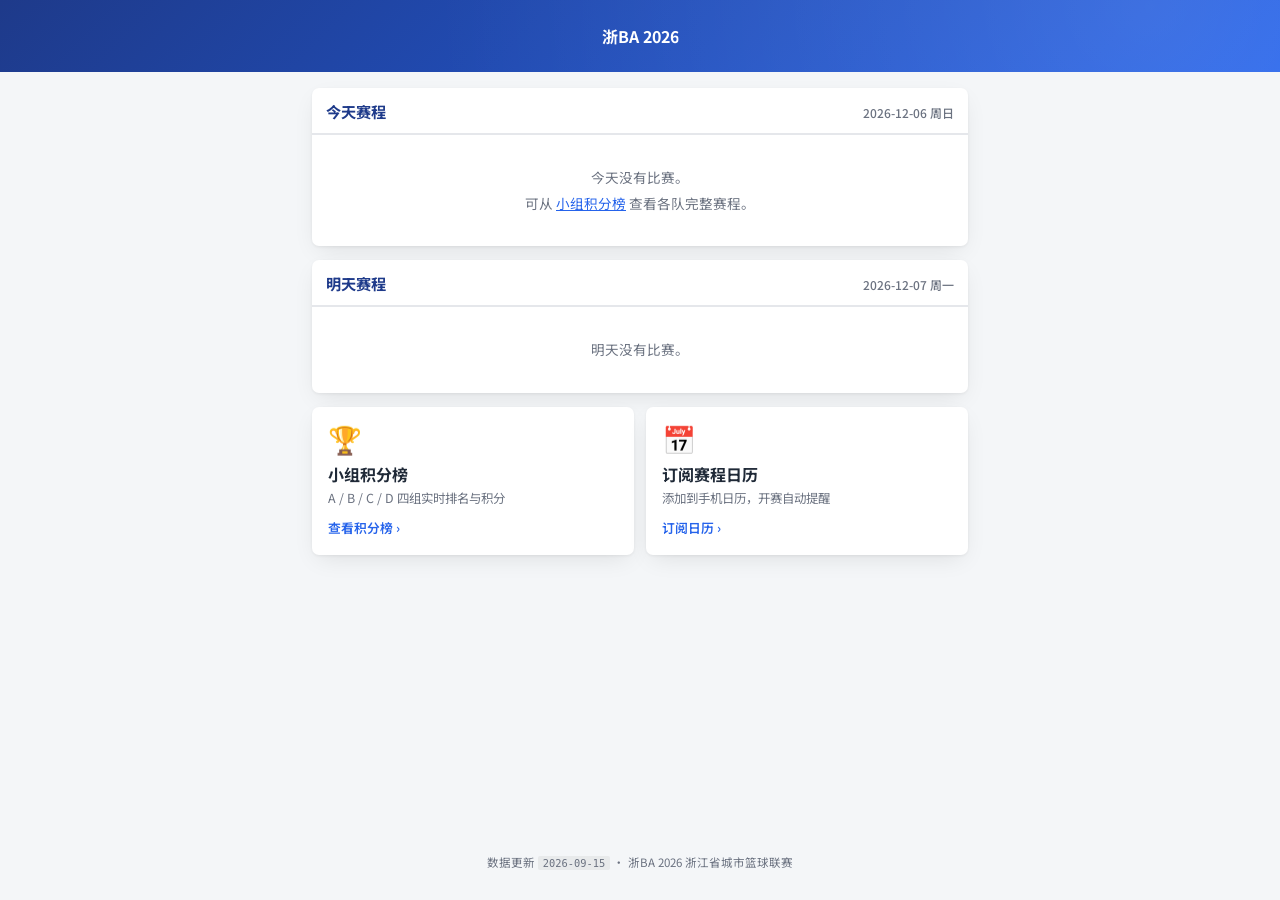
==== index.html @ 7125010e "add" ====
<!DOCTYPE html>
<html lang="zh-CN">
<head>
  <meta charset="UTF-8" />
  <meta name="viewport" content="width=device-width, initial-scale=1.0" />
  <title>浙BA 2026 · 首页</title>
  <link href="https://fonts.googleapis.com/css2?family=Noto+Sans+SC:wght@400;500;700&display=swap" rel="stylesheet" />
  <link rel="stylesheet" href="styles.css" />
  <link rel="stylesheet" href="teams.css" />
</head>
<body class="page-index">
  <header>
    <div class="hbar">
      <h1>浙BA 2026</h1>
    </div>
  </header>

  <div class="wrap">
    <!-- 1. 今天 / 明天赛程：行样式与 schedule.html 一致（共用 .matches） -->
    <section class="card day-card">
      <div class="sec-title">今天赛程 <span class="date" id="today-date"></span></div>
      <div class="matches" id="today-list">
        <div class="msg">正在加载今天赛程…</div>
      </div>
    </section>

    <section class="card day-card">
      <div class="sec-title">明天赛程 <span class="date" id="tomorrow-date"></span></div>
      <div class="matches" id="tomorrow-list">
        <div class="msg">正在加载明天赛程…</div>
      </div>
    </section>

    <!-- 2 & 3. 入口：小组积分榜 / 订阅赛程日历 -->
    <div class="nav">
      <a class="card nav-card" href="teams.html">
        <span class="ico">🏆</span>
        <span class="t">小组积分榜</span>
        <span class="d">A / B / C / D 四组实时排名与积分</span>
        <span class="go">查看积分榜 ›</span>
      </a>
      <a class="card nav-card" href="calendar.html">
        <span class="ico">📅</span>
        <span class="t">订阅赛程日历</span>
        <span class="d">添加到手机日历，开赛自动提醒</span>
        <span class="go">订阅日历 ›</span>
      </a>
    </div>
  </div>

  <p class="footer">
    数据更新 <code>2026-09-15</code> · 浙BA 2026 浙江省城市篮球联赛
  </p>

  <script src="data/data.js"></script>
  <script>
    (function () {
      var todayList = document.getElementById('today-list');
      var tomorrowList = document.getElementById('tomorrow-list');

      function esc(s) {
        return String(s).replace(/[&<>"]/g, function (c) {
          return { '&': '&amp;', '<': '&lt;', '>': '&gt;', '"': '&quot;' }[c];
        });
      }
      // 队徽改用 CSS 背景渲染（teams.css 内嵌 base64）；键为 logos/ 文件名去扩展名（如 台州）
      function logoKey(logo) {
        return String(logo || '').replace(/^.*\//, '').replace(/\.png$/, '');
      }
      function logoImg(t, name) {
        return (t && t.logo)
          ? '<span class="mlogo" data-logo="' + esc(logoKey(t.logo)) + '" aria-label="' + esc(name) + '"></span>'
          : '<span class="mlogo"></span>';
      }
      // 按比赛时间升序（日期早的在前）；同一时刻以场序稳定排序
      function byTime(a, b) {
        var ta = String(a['日期'] || '').split(' ')[0] + ' ' + (a['时间'] || '');
        var tb = String(b['日期'] || '').split(' ')[0] + ' ' + (b['时间'] || '');
        if (ta !== tb) return ta < tb ? -1 : 1;
        return a['场序'] - b['场序'];
      }

      if (typeof teamsData === 'undefined' || typeof scheduleData === 'undefined') {
        var errHtml = '<div class="msg error">数据加载失败：请确认 <code>data/data.js</code> 与本页面一并存在。</div>';
        todayList.innerHTML = errHtml;
        tomorrowList.innerHTML = errHtml;
        return;
      }

      var teamMap = {};
      teamsData.forEach(function (t) { teamMap[t['名称']] = t; });

      // 与 schedule.html 完全一致的行结构（首页赛程不针对单一球队，故不高亮）
      function renderMatches(matches) {
        return matches.map(function (m) {
          var home = teamMap[m['主场队']] || {};
          var away = teamMap[m['客场队']] || {};
          var isPlayed = m['主队得分'] != null && m['客队得分'] != null;

          var centerBottom = isPlayed
            ? '<div class="score">' + m['主队得分'] + ' : ' + m['客队得分'] + '</div>'
            : '<div class="venue">' + esc(home['主场场馆'] || '待定') + '</div>';

          var dparts = String(m['日期'] || '').split(' ');
          var dateStr = dparts[0] || '';
          var weekStr = dparts[1] || '';
          var timeStr = m['时间'] || '';

          return '<div class="match">' +
            '<div class="side home">' +
              logoImg(home, m['主场队']) +
              '<span class="mname">' + esc(m['主场队']) + '</span>' +
            '</div>' +
            '<div class="center">' +
              '<div class="when"><span class="date">' + esc(dateStr) + '</span>' +
                '<span class="time">' + esc((weekStr + ' ' + timeStr).trim()) + '</span></div>' +
              centerBottom +
            '</div>' +
            '<div class="side away">' +
              '<span class="mname">' + esc(m['客场队']) + '</span>' +
              logoImg(away, m['客场队']) +
            '</div>' +
          '</div>';
        }).join('');
      }

      // 填充某天的赛程：offset=0 今天、1 明天
      var WD = ['周日', '周一', '周二', '周三', '周四', '周五', '周六'];
      function fillDay(listEl, dateEl, offset, emptyMsg) {
        var d = new Date();
        d.setDate(d.getDate() + offset);
        var mm = String(d.getMonth() + 1); if (mm.length < 2) mm = '0' + mm;
        var dd = String(d.getDate()); if (dd.length < 2) dd = '0' + dd;
        var ymd = d.getFullYear() + '-' + mm + '-' + dd;
        dateEl.textContent = ymd + ' ' + WD[d.getDay()];

        var matches = scheduleData.filter(function (m) {
          return String(m['日期'] || '').split(' ')[0] === ymd;
        }).sort(byTime);

        listEl.innerHTML = matches.length
          ? renderMatches(matches)
          : '<div class="msg">' + emptyMsg + '</div>';
      }

      fillDay(todayList, document.getElementById('today-date'), 0,
        '今天没有比赛。<br>可从 <a href="teams.html">小组积分榜</a> 查看各队完整赛程。');
      fillDay(tomorrowList, document.getElementById('tomorrow-date'), 1,
        '明天没有比赛。');
    })();
  </script>
</body>
</html>
---- styles.css ----
/* ==========================================================================
   浙BA 2026 · 全站样式表
   各页面通过 <body> 上的作用域类区分：
     · index.html    -> <body class="page-index">     首页（今天赛程 + 入口）
     · teams.html    -> <body class="page-teams">      小组积分榜
     · schedule.html -> <body class="page-schedule">   球队 / 小组赛程
     · calendar.html -> <body class="page-calendar">   订阅赛程日历
   结构：1) 共享基础  2) calendar  3) teams  4) schedule  5) index 首页
   赛程行组件 .matches 由 index「今天赛程」与 schedule 共用。
   ========================================================================== */

/* --------------------------------------------------------------------------
   1. 共享基础（设计令牌 / 重置 / 顶栏骨架 / 卡片 / 页脚 / 提示）
   -------------------------------------------------------------------------- */
:root {
  --bg: #f4f6f8;
  --card: #ffffff;
  --text: #1f2937;
  --muted: #6b7280;
  --accent: #2563eb;
  --accent-dark: #1e3a8a;
  --accent-hover: #1e3a8a;
  --on-accent: #ffffff;
  --border: #e5e7eb;
  /* 圆角令牌：集中可配置，改此处即全站生效（--radius 为卡片主圆角） */
  --radius: 7px;
  --radius-logo: 50%;
  --radius-xs: 2px;
  --radius-sm: 3px;
  --radius-md: 50%;
  --radius-lg: 3px;
  --radius-xl: 8px;
  --radius-pill: 999px;
  --shadow: 0 1px 3px rgba(0,0,0,0.06), 0 8px 24px -6px rgba(0,0,0,0.10);
  /* 派生表面 / 状态色：收敛原硬编码颜色，便于深色模式统一覆盖 */
  --header-grad: linear-gradient(135deg, #1e3a8a 0%, #2563eb 100%);
  --code-bg: rgba(0,0,0,0.05);
  --row-alt: rgba(0,0,0,0.02);
  --row-hover: rgba(37,99,235,0.10);
  --qualify-bg: rgba(37,99,235,0.08);
  --error-bg: #fef2f2;
  --error-text: #b91c1c;
  --error-border: #fecaca;
}

/* 深色模式：跟随系统偏好，仅覆盖颜色令牌，布局与结构完全不变 */
@media (prefers-color-scheme: dark) {
  :root {
    --bg: #0b1220;
    --card: #141d2e;
    --text: #e6e9ef;
    --muted: #94a3b8;
    --accent: #60a5fa;
    --accent-dark: #93c5fd;
    --accent-hover: #3b82f6;
    --on-accent: #0b1220;
    --border: #243044;
    --shadow: 0 1px 3px rgba(0,0,0,0.40), 0 8px 24px -6px rgba(0,0,0,0.55);
    --header-grad: linear-gradient(135deg, #1e3a8a 0%, #0f172a 100%);
    --code-bg: rgba(255,255,255,0.08);
    --row-alt: rgba(255,255,255,0.035);
    --row-hover: rgba(96,165,250,0.18);
    --qualify-bg: rgba(96,165,250,0.1);
    --error-bg: #2c1416;
    --error-text: #fca5a5;
    --error-border: #7f1d1d;
  }
}
* { box-sizing: border-box; margin: 0; padding: 0; }
body {
  font-family: "Noto Sans SC", "PingFang SC", "Microsoft YaHei", sans-serif;
  background: var(--bg);
  color: var(--text);
  line-height: 1.5;
  min-height: 100vh;
  display: flex;
  flex-direction: column;
}
code {
  background: var(--code-bg);
  padding: 1px 5px;
  border-radius: var(--radius-xs);
  font-size: 0.9em;
}

/* 顶栏共享外观（渐变背景满宽 + 光晕装饰）；内容布局与限宽交给 .hbar */
header {
  background: var(--header-grad);
  color: #fff;
  position: relative;
  overflow: hidden;
  padding: 8px 0;
}
header::before {
  content: "";
  position: absolute;
  top: -50%; left: -50%;
  width: 200%; height: 200%;
  background: radial-gradient(circle at 70% 30%, rgba(255,255,255,0.12) 0%, transparent 40%);
  pointer-events: none;
}
/* 顶栏内容条：单行 flex；大屏（>990px）内容限制在 990px 居中，header 背景仍满宽 */
.hbar {
  position: relative;
  display: flex;
  align-items: center;
  gap: 10px;
  max-width: 1024px;
  margin: 0 auto;
  padding: 0 14px;
  min-height: 26px;
}

@media (orientation: landscape) and (min-height: 540px) {
  .hbar {
    min-height: 56px;
  }
}

/* 返回按钮（teams / schedule 顶栏用） */
.back {
  position: relative;
  z-index: 1;
  flex: 0 0 auto;
  color: #fff;
  text-decoration: none;
  font-size: 0.82rem;
  opacity: 0.9;
  white-space: nowrap;
}
.back:hover { opacity: 1; text-decoration: underline; }

/* 容器 / 卡片 / 页脚：共享骨架，尺寸差异见各页作用域 */
.wrap { width: 100%; margin: 0 auto; flex: 1; }
.card { background: var(--card); border-radius: var(--radius); box-shadow: var(--shadow); }
.footer { text-align: center; color: var(--muted); }
.footer a { color: var(--accent); text-decoration: none; }
.footer a:hover { text-decoration: underline; }

/* 加载 / 错误提示（teams / schedule 用） */
.msg { text-align: center; color: var(--muted); }
.msg.error { background: var(--error-bg); color: var(--error-text); }

/* --------------------------------------------------------------------------
   2. calendar.html —— 日历订阅落地页（body.page-calendar）
   -------------------------------------------------------------------------- */
body.page-calendar { line-height: 1.6; }
.page-calendar header h1 {
  position: absolute;
  left: 50%;
  top: 50%;
  transform: translate(-50%, -50%);
  z-index: 1;
  max-width: calc(100% - 40px);
  margin: 0;
  font-size: 1rem;
  font-weight: 700;
  text-align: center;
  white-space: nowrap;
  overflow: hidden;
  text-overflow: ellipsis;
}
.page-calendar .wrap { max-width: 620px; padding: 28px 20px 48px; }
.page-calendar .card { padding: 28px 24px 24px; text-align: center; }
.page-calendar .footer { padding: 16px 0 32px; font-size: 0.75rem; }

.page-calendar .cal-name { font-size: 1.25rem; font-weight: 700; }
.page-calendar .cal-desc { font-size: 0.85rem; color: var(--muted); margin-top: 6px; }
.page-calendar .stat-row {
  display: flex;
  justify-content: center;
  gap: 28px;
  margin: 18px 0 22px;
  font-size: 0.8rem;
  color: var(--muted);
}
.page-calendar .stat-row b { display: block; font-size: 1.3rem; color: var(--accent); font-weight: 700; }
.page-calendar .btn-group { display: grid; gap: 12px; }
.page-calendar .btn {
  display: flex;
  align-items: center;
  justify-content: center;
  gap: 10px;
  padding: 14px 18px;
  border-radius: var(--radius-xl);
  border: 1px solid var(--border);
  background: var(--card);
  color: var(--text);
  font-size: 0.95rem;
  font-weight: 600;
  font-family: inherit;
  text-decoration: none;
  cursor: pointer;
  transition: all 0.18s ease;
}
.page-calendar .btn .icon { font-size: 1.2rem; line-height: 1; }
.page-calendar .btn .badge {
  font-size: 0.7rem;
  font-weight: 700;
  background: var(--accent);
  color: var(--on-accent);
  padding: 2px 8px;
  border-radius: var(--radius-pill);
  margin-left: 4px;
}
.page-calendar .btn.primary { background: var(--accent); color: var(--on-accent); border-color: var(--accent); }
.page-calendar .btn.primary .badge { background: var(--on-accent); color: var(--accent); }
.page-calendar .btn.primary:hover { background: var(--accent-hover); border-color: var(--accent-hover); color: var(--on-accent); }
.page-calendar .btn:hover:not(.primary) { border-color: var(--accent); color: var(--accent); transform: translateY(-1px); }
.page-calendar .hint { margin-top: 16px; font-size: 0.75rem; color: var(--muted); line-height: 1.6; }
.page-calendar .hint a { color: var(--accent); text-decoration: none; }
.page-calendar .hint a:hover { text-decoration: underline; }
.page-calendar .toast {
  position: fixed; bottom: 24px; left: 50%;
  transform: translateX(-50%) translateY(20px);
  background: var(--text); color: var(--bg);
  padding: 10px 20px; border-radius: var(--radius-pill);
  font-size: 0.85rem; opacity: 0; pointer-events: none;
  transition: all 0.3s ease; z-index: 50;
}
.page-calendar .toast.show { opacity: 1; transform: translateX(-50%) translateY(0); }
.page-calendar .guide {
  margin-top: 18px;
  padding: 16px;
  background: var(--bg);
  border-radius: var(--radius-xl);
  text-align: left;
  font-size: 0.82rem;
  line-height: 1.7;
}
.page-calendar .guide-title { font-weight: 700; margin-bottom: 8px; color: var(--text); }
.page-calendar .guide-item { color: var(--muted); margin-bottom: 4px; }
.page-calendar .guide-item b { color: var(--text); margin-right: 4px; }
.page-calendar .guide-note { margin-top: 10px; color: var(--muted); font-size: 0.75rem; }

/* --------------------------------------------------------------------------
   3. teams.html —— 小组积分榜（body.page-teams）
   -------------------------------------------------------------------------- */
.page-teams header h1 {
  position: absolute;
  left: 50%;
  top: 50%;
  transform: translate(-50%, -50%);
  z-index: 1;
  max-width: calc(100% - 140px);
  margin: 0;
  font-size: 1rem;
  font-weight: 700;
  text-align: center;
  white-space: nowrap;
  overflow: hidden;
  text-overflow: ellipsis;
}
.page-teams .wrap { max-width: 1024px; padding: 16px 12px 32px; }
.page-teams .card { padding: 10px 8px; overflow: hidden; }
.page-teams .footer { padding: 12px 16px 28px; font-size: 0.72rem; }
.page-teams .msg { grid-column: 1 / -1; padding: 30px 10px; font-size: 0.85rem; }
.page-teams .msg.error { border: 1px solid var(--error-border); border-radius: var(--radius-xl); padding: 18px; line-height: 1.8; }

/* 小组网格：默认（手机竖屏）2 行 2 列 */
.page-teams .groups { display: grid; grid-template-columns: repeat(2, 1fr); gap: 12px; }
.page-teams .group-title {
  font-size: 0.95rem;
  font-weight: 700;
  color: var(--accent-dark);
  text-align: center;
  padding-bottom: 7px;
  margin-bottom: 4px;
  border-bottom: 2px solid var(--border);
}
.page-teams .group-title a { color: inherit; text-decoration: none; }
.page-teams .group-title a:hover { color: var(--accent); text-decoration: underline; }
.page-teams .row { display: flex; align-items: center; gap: 6px; padding: 6px 4px; border-radius: var(--radius-lg); }
.page-teams .row.head { font-size: 0.66rem; color: var(--muted); font-weight: 500; padding: 2px 4px 6px; }
.page-teams .team.alt { background: var(--row-alt); }
.page-teams .team.qualify { background: var(--qualify-bg); }
.page-teams a.row { text-decoration: none; color: inherit; }
.page-teams a.row.team { cursor: pointer; transition: background .15s ease; margin: 1px 0; }
.page-teams a.row.team:hover { background: var(--row-hover); }
.page-teams .rank {
  flex: 0 0 20px;
  height: 20px;
  line-height: 20px;
  text-align: center;
  font-size: 0.7rem;
  color: var(--muted);
}
.page-teams .rank.top { color: var(--on-accent); background: var(--accent); border-radius: var(--radius-md); }
.page-teams .row.head .rank { color: var(--muted); background: none; }
.page-teams .logo { flex: 0 0 26px; width: 26px; height: 26px; border-radius: var(--radius-logo); }
.page-teams .name {
  flex: 1 1 auto;
  min-width: 0;
  font-size: 0.8rem;
  font-weight: 500;
  white-space: nowrap;
  overflow: hidden;
  text-overflow: ellipsis;
}
.page-teams .diff {
  flex: 0 0 34px;
  text-align: center;
  font-size: 0.7rem;
  font-variant-numeric: tabular-nums;
  opacity: 0.5;
}
.page-teams .row.head .diff { color: var(--muted); font-weight: 500; font-size: 0.66rem; }
.page-teams .wl {
  flex: 0 0 30px;
  text-align: center;
  font-size: 0.7rem;
  font-variant-numeric: tabular-nums;
  opacity: 0.5;
}
.page-teams .row.head .wl { color: var(--muted); font-weight: 500; font-size: 0.66rem; }
.page-teams .pts {
  flex: 0 0 26px;
  text-align: center;
  font-size: 0.7rem;
  color: var(--accent);
  font-variant-numeric: tabular-nums;
}
.page-teams .row.head .pts { color: var(--muted); font-weight: 500; font-size: 0.66rem; }

/* 手机横屏及更宽屏幕：4 个小组并列一排 */
@media (orientation: landscape) {
  .page-teams .groups { grid-template-columns: repeat(4, 1fr); gap: 14px; }
  .page-teams .wrap { padding: 22px 18px 22px; }
}


@media (max-width: 1000px) and (orientation: landscape) {
  .page-teams .diff { display: none; }
}
@media (max-width: 840px) and (orientation: landscape) {
  .page-teams .wl { display: none; }
}

/* --------------------------------------------------------------------------
   4. schedule.html —— 球队赛程（body.page-schedule）
   -------------------------------------------------------------------------- */
.page-schedule .htitle {
  position: absolute;
  left: 50%;
  top: 50%;
  transform: translate(-50%, -50%);
  z-index: 1;
  display: flex;
  align-items: center;
  gap: 6px;
  max-width: calc(100% - 220px);
}
.page-schedule .hlogo {
  flex: 0 0 auto;
  width: 26px; height: 26px;
  border-radius: var(--radius-sm);
  background: rgba(255,255,255,0.12);
  padding: 2px;
}
.page-schedule header h1 {
  min-width: 0;
  margin: 0;
  font-size: 1rem;
  font-weight: 700;
  text-align: center;
  white-space: nowrap;
  overflow: hidden;
  text-overflow: ellipsis;
}
.page-schedule .hcount {
  position: relative;
  z-index: 1;
  flex: 0 0 auto;
  margin-left: auto;
  font-size: 0.72rem;
  opacity: 0.85;
  white-space: nowrap;
}
.page-schedule .wrap { max-width: 560px; padding: 16px 12px 32px; }
.page-schedule .card { overflow: hidden; }
.page-schedule .footer { padding: 12px 16px 28px; font-size: 0.72rem; }
.page-schedule .msg { padding: 34px 14px; font-size: 0.88rem; line-height: 1.9; }
.page-schedule .msg a { color: var(--accent); }

/* 赛程行组件（index「今天赛程」与 schedule 共用）：左主队 / 中日期时间+比分或场馆 / 右客队 */
.matches .match {
  display: flex;
  align-items: center;
  gap: 8px;
  padding: 11px 12px;
  border-bottom: 1px solid var(--border);
}
.matches .match:last-child { border-bottom: none; }
.matches .match:nth-child(even) { background: var(--row-alt); }
.matches .side { flex: 1 1 0; min-width: 0; display: flex; align-items: center; gap: 8px; }
.matches .side.home { justify-content: flex-start; }
.matches .side.away { justify-content: flex-end; }
.matches .mlogo { flex: 0 0 24px; width: 24px; height: 24px; border-radius: var(--radius-logo); }
.matches .mname {
  min-width: 0;
  font-size: 0.92rem;
  font-weight: 500;
  white-space: nowrap;
  overflow: hidden;
  text-overflow: ellipsis;
}
.matches .side.away .mname { text-align: right; }
.matches .mname.me { color: var(--accent); font-weight: 700; }
.matches .center { flex: 1.3 1 0; min-width: 0; text-align: center; }
.matches .when { font-size: 0.68rem; color: var(--muted); line-height: 1.35; white-space: nowrap; }
.matches .when .date { margin-right: 5px; }
.matches .score {
  margin-top: 3px;
  font-size: 1.05rem;
  font-weight: 700;
  letter-spacing: 0.5px;
  font-variant-numeric: tabular-nums;
}
.matches .venue { margin-top: 3px; font-size: 0.68rem; color: var(--muted); line-height: 1.3; }

@media (max-width: 380px) {
  .matches .match { gap: 5px; padding: 9px 8px; }
  .matches .side { gap: 5px; }
  .matches .mlogo { flex-basis: 20px; width: 20px; height: 20px; }
  .matches .mname { font-size: 0.82rem; }
  .matches .score { font-size: 0.95rem; }
  .matches .venue, .matches .when { font-size: 0.62rem; }
  .page-schedule .hcount { display: none; }
}

/* --------------------------------------------------------------------------
   5. index.html —— 首页（body.page-index）：今天赛程 + 积分榜 / 日历入口
   -------------------------------------------------------------------------- */
.page-index header h1 {
  position: absolute;
  left: 50%; top: 50%;
  transform: translate(-50%, -50%);
  z-index: 1;
  max-width: calc(100% - 40px);
  margin: 0;
  font-size: 1rem;
  font-weight: 700;
  text-align: center;
  white-space: nowrap;
  overflow: hidden;
  text-overflow: ellipsis;
}
.page-index .wrap { max-width: 680px; padding: 16px 12px 32px; }
.page-index .footer { padding: 12px 16px 28px; font-size: 0.72rem; }

/* 区块标题 */
.page-index .sec-title {
  display: flex;
  align-items: baseline;
  justify-content: space-between;
  gap: 8px;
  padding: 12px 14px 10px;
  font-size: 0.95rem;
  font-weight: 700;
  color: var(--accent-dark);
  border-bottom: 2px solid var(--border);
}
.page-index .sec-title .date { font-size: 0.75rem; font-weight: 500; color: var(--muted); white-space: nowrap; }

/* 当日赛程卡片（今天 / 明天共用） */
.page-index .day-card { overflow: hidden; margin-bottom: 14px; }
.page-index .day-card .msg { padding: 30px 14px; font-size: 0.85rem; line-height: 1.9; }
.page-index .day-card .msg a { color: var(--accent); }

/* 入口卡片：小组积分榜 / 订阅赛程日历 */
.page-index .nav { display: grid; grid-template-columns: 1fr 1fr; gap: 12px; }
.page-index .nav-card {
  display: flex;
  flex-direction: column;
  padding: 18px 16px;
  text-decoration: none;
  color: inherit;
  transition: transform .15s ease, box-shadow .15s ease;
}
.page-index .nav-card:hover { transform: translateY(-2px); box-shadow: 0 6px 18px -4px rgba(37,99,235,0.28); }
.page-index .nav-card .ico { font-size: 1.7rem; line-height: 1; }
.page-index .nav-card .t { margin-top: 10px; font-size: 1rem; font-weight: 700; }
.page-index .nav-card .d { margin-top: 3px; font-size: 0.78rem; color: var(--muted); line-height: 1.5; }
.page-index .nav-card .go { margin-top: 10px; font-size: 0.8rem; font-weight: 600; color: var(--accent); }

@media (max-width: 380px) {
  .page-index .nav { grid-template-columns: 1fr; }
}

/* --------------------------------------------------------------------------
   6. newTeams.html —— 直播风格积分榜（body.page-newteams）
   直播海报风：左上蓝→右下红渐变 + 模糊球体底纹 + 顶部授权标/联赛标题/
   积分榜标牌 + 白色胶囊战报栏 + 双栏小组积分榜（GROUP C 蓝 / GROUP D 红）
   + 新闻滚动条。固定设计不随深色模式切换，颜色以本作用域变量收敛。
   -------------------------------------------------------------------------- */
body.page-newteams {
  --zb-ink: #0a1c3a;
  --zb-blue: #1e5fd0;
  --zb-red: #d43a2f;
  --zb-red-deep: #a12722;
  --zb-orange: #ff7a1a;
  --zb-orange-light: #ffa14d;
  --zb-gold: #ffd54f;
  /* 本页固定海报设计的圆角令牌（不受全站 --radius 影响） */
  --zb-radius: 10px;
  --zb-radius-panel: 14px;
  background:
    repeating-linear-gradient(45deg, rgba(255,255,255,0.04) 0 2px, transparent 2px 30px),
    repeating-linear-gradient(-45deg, rgba(255,255,255,0.04) 0 2px, transparent 2px 30px),
    linear-gradient(135deg, #1e90ff 0%, #4a90e2 30%, #c0502e 70%, #ff4500 100%);
  color: #fff;
}
/* 模糊球体底纹（左右下角装饰光斑） */
body.page-newteams::before,
body.page-newteams::after {
  content: "";
  position: fixed;
  border-radius: 50%;
  filter: blur(70px);
  pointer-events: none;
}
body.page-newteams::before { width: 420px; height: 420px; top: -120px; left: -100px; background: rgba(255,255,255,0.22); }
body.page-newteams::after { width: 460px; height: 460px; bottom: -140px; right: -120px; background: rgba(255,122,26,0.3); }
.page-newteams .zb-wrap { position: relative; z-index: 1; flex: 1; width: 100%; max-width: 1060px; margin: 0 auto; padding: 18px 14px 26px; }

/* 顶部：授权标识 + 联赛标题 + 积分榜标牌 */
.page-newteams .zb-topline { display: flex; align-items: center; gap: 14px; }
.page-newteams .zb-auth {
  flex: 0 0 auto;
  font-size: 0.95rem;
  font-weight: 900;
  letter-spacing: 2px;
  background: linear-gradient(180deg, #fff3c4 0%, var(--zb-gold) 45%, #ef9b00 100%);
  -webkit-background-clip: text;
  background-clip: text;
  -webkit-text-fill-color: transparent;
  filter: drop-shadow(0 1px 0 rgba(122,77,0,0.9)) drop-shadow(0 2px 3px rgba(0,0,0,0.5));
}
.page-newteams .zb-league {
  flex: 1 1 auto;
  min-width: 0;
  margin: 0;
  text-align: center;
  font-size: clamp(1.05rem, 3vw, 1.85rem);
  font-weight: 900;
  letter-spacing: 1.5px;
  color: #fff;
  white-space: nowrap;
  overflow: hidden;
  text-overflow: ellipsis;
  text-shadow: 0 2px 6px rgba(0,0,0,0.35);
}
.page-newteams .zb-plate {
  flex: 0 0 auto;
  padding: 8px 18px;
  font-size: 1.05rem;
  font-weight: 900;
  letter-spacing: 2px;
  color: #fff;
  background: linear-gradient(180deg, #2563eb 0%, #1d4ed8 100%);
  border: 1px solid rgba(255,255,255,0.25);
  border-radius: var(--zb-radius);
  box-shadow: 0 2px 8px rgba(0,0,0,0.3);
  transform: translateY(4px); /* 原图标牌略低于标题 */
}

/* 最新战报比分栏：白底灰边胶囊，比分紧贴队名两侧 */
.page-newteams .zb-score { margin-top: 16px; text-align: center; }
.page-newteams .zb-score-row {
  display: inline-flex;
  align-items: center;
  gap: 18px;
  max-width: 100%;
  padding: 10px 28px;
  border-radius: var(--radius-pill);
  background: #ffffff;
  border: 1px solid #c3ccd6;
  box-shadow: 0 4px 16px rgba(0,0,0,0.28);
}
.page-newteams .zb-s-side { flex: 0 1 auto; display: flex; align-items: center; gap: 10px; min-width: 0; }
.page-newteams .zb-s-name { font-size: 1.05rem; font-weight: 700; color: #1f2937; white-space: nowrap; }
.page-newteams .zb-s-side img {
  width: 34px; height: 34px;
  object-fit: contain;
  border-radius: 50%;
  background: #eef1f5;
  padding: 2px;
}
.page-newteams .zb-s-num { font-size: 2rem; font-weight: 900; color: #111827; font-variant-numeric: tabular-nums; }
.page-newteams .zb-s-tag {
  font-style: normal;
  font-size: 0.7rem;
  font-weight: 700;
  letter-spacing: 1px;
  padding: 3px 10px;
  border-radius: var(--radius-pill);
  background: #eef1f5;
  color: #6b7280;
}
.page-newteams .zb-s-venue { margin-top: 8px; font-size: 0.75rem; color: rgba(255,255,255,0.85); }

/* 双栏小组面板：GROUP C 蓝 / GROUP D 红 */
.page-newteams .zb-groups { display: grid; grid-template-columns: 1fr 1fr; gap: 16px; margin-top: 16px; }
.page-newteams .msg { grid-column: 1 / -1; padding: 30px 10px; font-size: 0.85rem; color: rgba(255,255,255,0.75); }
.page-newteams .msg.error {
  background: rgba(0,0,0,0.25);
  border: 1px solid rgba(255,255,255,0.25);
  border-radius: var(--zb-radius);
  line-height: 1.8;
  color: #fff;
}
.page-newteams .zb-group { border-radius: var(--zb-radius-panel); padding: 14px 12px; color: #fff; box-shadow: 0 6px 18px rgba(0,0,0,0.3); }
.page-newteams .zb-group.is-c { background: linear-gradient(165deg, #1d55b0 0%, #2e7de0 100%); }
.page-newteams .zb-group.is-d { background: linear-gradient(165deg, #c03a2b 0%, #e0572f 100%); }
.page-newteams .zb-g-title {
  margin: 0 0 8px;
  text-align: center;
  font-size: 1.15rem;
  font-weight: 900;
  letter-spacing: 2px;
  text-shadow: 0 1px 3px rgba(0,0,0,0.3);
}

/* 行：左侧名称区（前 4 名橙底 / 5-7 名蓝底，右端圆形端帽）+ 右侧白底统计区（竖线分隔） */
.page-newteams .zb-row {
  display: flex;
  align-items: stretch;
  margin: 5px 0;
  border-radius: var(--zb-radius);
  overflow: hidden;
  text-decoration: none;
  color: #fff;
  background: #ffffff; /* 行底为白：名称区右侧圆形边界外露处 */
}
.page-newteams a.zb-row { transition: filter .15s ease; }
.page-newteams a.zb-row:hover { filter: brightness(1.12); }
.page-newteams .zb-left {
  flex: 0 1 auto; /* 宽度贴合内容，不占满整行 */
  min-width: 0;
  display: flex;
  align-items: center;
  gap: 9px;
  margin-right: 10px;
  padding: 7px 20px 7px 10px;
  border-radius: 0 var(--radius-pill) var(--radius-pill) 0; /* 右端半圆端帽 */
  background: linear-gradient(90deg, #2f74d8 0%, #4a90e2 100%);
}
.page-newteams .zb-row.is-played .zb-left { background: linear-gradient(90deg, #f45a1d 0%, #ff7a1a 100%); }
/* 右侧白底统计区：三列黑字，竖线分隔，右对齐行尾（与表头标签对齐） */
.page-newteams .zb-stats {
  flex: 0 0 auto;
  display: flex;
  align-items: stretch;
  margin-left: auto;
  background: #ffffff;
}
.page-newteams .zb-cell {
  display: flex;
  align-items: center;
  justify-content: center;
  padding: 0 10px;
  border-left: 1px solid #dbe1e8;
  color: #111827;
  font-weight: 700;
  font-size: 0.92rem;
  font-variant-numeric: tabular-nums;
}
.page-newteams .zb-cell:first-child { border-left: none; }
.page-newteams .zb-cell.wl { flex: 0 0 58px; }
.page-newteams .zb-cell.net { flex: 0 0 60px; }
.page-newteams .zb-cell.pts { flex: 0 0 52px; }

/* 表头行：左侧留白与数据行对齐，标签列宽一致，下方浅色分隔线 */
.page-newteams .zb-row.zb-head {
  background: none;
  margin: 0 0 4px;
  border-radius: 0;
  overflow: visible;
  border-bottom: 1px solid rgba(255,255,255,0.28);
}
.page-newteams .zb-row.zb-head .zb-left { flex: 1 1 auto; padding: 2px 10px; margin-right: 0; background: none; border-radius: 0; }
.page-newteams .zb-row.zb-head .zb-stats { background: none; }
.page-newteams .zb-row.zb-head .zb-cell {
  color: rgba(255,255,255,0.85);
  border-left-color: transparent;
  font-weight: 500;
  font-size: 0.66rem;
}
/* 排名：纯数字（无背景、无边框）；积分：橙色圆形徽章 */
.page-newteams .zb-rank {
  flex: 0 0 auto;
  min-width: 16px;
  text-align: center;
  font-weight: 900;
  font-size: 0.9rem;
  color: #fff;
  font-variant-numeric: tabular-nums;
}
.page-newteams .zb-pts {
  width: 26px; height: 26px;
  display: flex; align-items: center; justify-content: center;
  border-radius: 50%;
  background: linear-gradient(180deg, var(--zb-orange-light) 0%, var(--zb-orange) 100%);
  color: #fff;
  font-weight: 900;
  font-size: 0.85rem;
  font-variant-numeric: tabular-nums;
  box-shadow: 0 0 0 2px rgba(255,255,255,0.28), 0 1px 3px rgba(0,0,0,0.3);
}
.page-newteams .zb-logo { width: 28px; height: 28px; border-radius: 50%; background: rgba(255,255,255,0.16); }
.page-newteams .zb-name {
  min-width: 0;
  font-size: 0.95rem;
  font-weight: 700;
  white-space: nowrap;
  overflow: hidden;
  text-overflow: ellipsis;
}

/* 新闻滚动条（红底白字，双份内容无缝循环） */
.page-newteams .zb-news {
  display: flex;
  align-items: stretch;
  margin-top: 16px;
  border-radius: var(--zb-radius);
  overflow: hidden;
  background: linear-gradient(90deg, var(--zb-red-deep), var(--zb-red));
  color: #fff;
  box-shadow: 0 4px 12px rgba(0,0,0,0.28);
}
.page-newteams .zb-news-tag {
  flex: 0 0 auto;
  display: flex;
  align-items: center;
  padding: 9px 14px;
  font-size: 0.8rem;
  font-weight: 900;
  letter-spacing: 1px;
  white-space: nowrap;
  background: rgba(0,0,0,0.28);
}
.page-newteams .zb-news-view { flex: 1 1 auto; overflow: hidden; display: flex; align-items: center; }
.page-newteams .zb-news-track { display: inline-flex; white-space: nowrap; animation: zb-news-run 30s linear infinite; font-size: 0.82rem; }
.page-newteams .zb-news-seg { padding-right: 48px; }
@keyframes zb-news-run { from { transform: translateX(0); } to { transform: translateX(-50%); } }
@media (prefers-reduced-motion: reduce) { .page-newteams .zb-news-track { animation: none; } }

.page-newteams .footer { padding: 14px 16px 30px; font-size: 0.72rem; color: rgba(255,255,255,0.6); }

@media (max-width: 700px) {
  .page-newteams .zb-groups { grid-template-columns: 1fr; }
}
@media (max-width: 560px) {
  .page-newteams .zb-topline { flex-wrap: wrap; justify-content: center; gap: 10px; }
  .page-newteams .zb-league { order: 3; flex-basis: 100%; font-size: 1.05rem; }
  .page-newteams .zb-plate { transform: none; }
  .page-newteams .zb-score-row { gap: 8px; padding: 8px 16px; }
  .page-newteams .zb-s-name { font-size: 0.9rem; }
  .page-newteams .zb-s-num { font-size: 1.5rem; }
  .page-newteams .zb-s-side { gap: 6px; }
  .page-newteams .zb-s-side img { width: 26px; height: 26px; }
  .page-newteams .zb-left { gap: 6px; margin-right: 6px; padding: 6px 16px 6px 8px; }
  .page-newteams .zb-cell { padding: 0 6px; }
  .page-newteams .zb-cell.wl { flex-basis: 46px; }
  .page-newteams .zb-cell.net { flex-basis: 48px; }
  .page-newteams .zb-cell.pts { flex-basis: 42px; }
}

/* --------------------------------------------------------------------------
   7. finals.html —— 总决赛对阵（body.page-finals）
   左右两列分区向中间靠拢：四强半决赛汇向中央总决赛
   -------------------------------------------------------------------------- */
.page-finals .wrap { max-width: 1320px; padding: 16px 12px 32px; }
.page-finals .footer { padding: 12px 16px 28px; font-size: 0.72rem; }
.page-finals .msg { padding: 34px 14px; font-size: 0.88rem; }
.page-finals .note { margin: 12px 0 0; text-align: center; font-size: 0.7rem; color: var(--muted); }

/* 初始队伍配置面板 */
.page-finals .configpanel { margin: 18px 0 0; border: 1px solid var(--border); border-radius: var(--radius-lg); background: var(--card); padding: 10px 14px 14px; }
.page-finals .configpanel summary { cursor: pointer; font-size: 0.82rem; font-weight: 700; color: var(--accent); }
.page-finals .cfg-hint { margin: 8px 0 10px; font-size: 0.68rem; color: var(--muted); }
.page-finals .cfg-grid { display: grid; grid-template-columns: repeat(4, minmax(0, 1fr)); gap: 12px 14px; }
.page-finals .cfg-quad { display: flex; flex-direction: column; gap: 6px; }
.page-finals .cfg-quad h4 { margin: 0; font-size: 0.72rem; font-weight: 700; color: var(--accent); }
.page-finals .cfg-item { display: flex; align-items: center; gap: 6px; font-size: 0.72rem; }
.page-finals .cfg-item label { flex: 0 0 34px; color: var(--muted); font-variant-numeric: tabular-nums; }
.page-finals .cfg-item select { flex: 1 1 auto; min-width: 0; padding: 3px 6px; font-size: 0.72rem; border: 1px solid var(--border); border-radius: var(--radius); background: var(--bg); color: var(--text); }
.page-finals .cfg-actions { display: flex; gap: 8px; margin-top: 12px; }
.page-finals .cfg-actions button { padding: 5px 12px; font-size: 0.72rem; border: 1px solid var(--border); border-radius: var(--radius); background: var(--bg); color: var(--text); cursor: pointer; }
.page-finals .cfg-actions button:hover { border-color: var(--accent); color: var(--accent); }
.page-finals .cfg-output { width: 100%; margin-top: 10px; padding: 8px; box-sizing: border-box; font-family: ui-monospace, SFMono-Regular, Menlo, Consolas, monospace; font-size: 0.66rem; line-height: 1.5; border: 1px solid var(--border); border-radius: var(--radius); background: var(--bg); color: var(--muted); resize: vertical; }
@media (max-width: 860px) {
  .page-finals .cfg-grid { grid-template-columns: repeat(2, minmax(0, 1fr)); }
}
@media (max-width: 480px) {
  .page-finals .cfg-grid { grid-template-columns: 1fr; }
}

/* 三栏骨架：左分区 | 汇流线 | 中央四强 | 汇流线 | 右分区 */
.page-finals .bracket {
  display: grid;
  grid-template-columns: minmax(0, 1fr) 40px minmax(0, 1.6fr) 40px minmax(0, 1fr);
  align-items: stretch;
}
.page-finals .side { display: flex; flex-direction: column; justify-content: space-around; gap: 18px; }
.page-finals .conn { position: relative; }
.page-finals .conn::before {
  content: '';
  position: absolute;
  left: 50%;
  top: 0;
  bottom: 0;
  width: 2px;
  margin-left: -1px;
  background: var(--border);
}
.page-finals .center { display: flex; align-items: center; justify-content: center; gap: 28px; }
.page-finals .fblock { flex: 1 1 0; max-width: 150px; min-width: 0; display: flex; flex-direction: column; gap: 6px; }
.page-finals .fcaption { text-align: center; font-size: 0.66rem; color: var(--muted); font-weight: 500; }
.page-finals .final .fcaption { color: var(--accent); font-weight: 700; }

/* 分区卡片 */
.page-finals .quad {
  background: var(--card);
  border: 1px solid var(--border);
  border-radius: var(--radius-lg);
  padding: 10px 10px 12px;
}
.page-finals .qtitle { margin: 0 0 10px; text-align: center; font-size: 0.8rem; font-weight: 700; color: var(--accent); }

/* 分区内排布：首轮两场（r1）→ 分区决赛（r2） */
.page-finals .qbracket {
  --fm-h: 56px;
  --fm-gap: 18px;
  display: flex;
  align-items: center;
  gap: var(--fm-gap);
}
.page-finals .qcol { position: relative; min-width: 0; }
.page-finals .qcol.r1 { flex: 1 1 auto; display: flex; flex-direction: column; gap: var(--fm-gap); }
.page-finals .qcol.r2 { flex: 0 0 120px; }

/* 对阵框（两行：队名 / 队名） */
.page-finals .qmatch {
  position: relative;
  display: flex;
  flex-direction: column;
  justify-content: center;
  gap: 2px;
  height: var(--fm-h);
  min-width: 0;
  padding: 4px 8px;
  border: 1px solid var(--border);
  border-radius: var(--radius);
  background: var(--bg);
  font-size: 0.72rem;
}
.page-finals .final .qmatch.done { border-color: var(--accent); }
.page-finals .trow { display: flex; align-items: center; gap: 4px; min-width: 0; }
.page-finals .trow .tname { min-width: 0; overflow: hidden; text-overflow: ellipsis; white-space: nowrap; font-weight: 500; }
.page-finals .tlogo { flex: 0 0 16px; width: 16px; height: 16px; border-radius: var(--radius-logo); }
.page-finals .qmatch.done .trow:not(.win) { opacity: 0.5; }
.page-finals .trow.win .tname { font-weight: 700; color: var(--accent); }
.page-finals .trow.win .wmark { font-style: normal; font-weight: 700; color: var(--accent); }
.page-finals .tcode {
  font-size: 0.58rem;
  font-weight: 500;
  color: var(--muted);
  font-variant-numeric: tabular-nums;
}
.page-finals .trow.win .tcode { color: var(--accent); }
.page-finals .tseries {
  margin-left: auto;
  font-style: normal;
  font-weight: 700;
  font-size: 0.8rem;
  font-variant-numeric: tabular-nums;
}
.page-finals .trow.win .tseries { color: var(--accent); }
.page-finals .tgames {
  display: block;
  text-align: center;
  font-size: 0.6rem;
  color: var(--muted);
  font-variant-numeric: tabular-nums;
}
.page-finals .trow.tbd .tname { color: var(--muted); font-weight: 400; }

/* 连接线：左分区（向右汇入） */
.page-finals .side.left .qcol.r1 .qmatch::after {
  content: '';
  position: absolute;
  top: 50%;
  right: calc(-1 * var(--fm-gap));
  width: var(--fm-gap);
  height: 2px;
  background: var(--border);
}
.page-finals .side.left .qcol.r1::before {
  content: '';
  position: absolute;
  top: calc(var(--fm-h) / 2);
  right: calc(-1 * var(--fm-gap));
  width: 2px;
  height: calc(var(--fm-h) + var(--fm-gap));
  background: var(--border);
}
.page-finals .side.left .qcol.r2 .qmatch::before {
  content: '';
  position: absolute;
  top: 50%;
  left: calc(-1 * var(--fm-gap));
  width: var(--fm-gap);
  height: 2px;
  background: var(--border);
}
.page-finals .side.left .qcol.r2 .qmatch::after {
  content: '';
  position: absolute;
  top: 50%;
  right: -20px;
  width: 20px;
  height: 2px;
  background: var(--border);
}

/* 连接线：右分区（镜像，向左汇入） */
.page-finals .side.right .qbracket { flex-direction: row-reverse; }
.page-finals .side.right .qcol.r1 .qmatch::before {
  content: '';
  position: absolute;
  top: 50%;
  left: calc(-1 * var(--fm-gap));
  width: var(--fm-gap);
  height: 2px;
  background: var(--border);
}
.page-finals .side.right .qcol.r1::before {
  content: '';
  position: absolute;
  top: calc(var(--fm-h) / 2);
  left: calc(-1 * var(--fm-gap));
  width: 2px;
  height: calc(var(--fm-h) + var(--fm-gap));
  background: var(--border);
}
.page-finals .side.right .qcol.r2 .qmatch::before {
  content: '';
  position: absolute;
  top: 50%;
  left: -20px;
  width: 20px;
  height: 2px;
  background: var(--border);
}
.page-finals .side.right .qcol.r2 .qmatch::after {
  content: '';
  position: absolute;
  top: 50%;
  right: calc(-1 * var(--fm-gap));
  width: var(--fm-gap);
  height: 2px;
  background: var(--border);
}

/* 连接线：中央四强（半决赛 ↔ 总决赛） */
.page-finals .sf1 .qmatch::before,
.page-finals .sf1 .qmatch::after,
.page-finals .final .qmatch::before,
.page-finals .final .qmatch::after,
.page-finals .sf2 .qmatch::before,
.page-finals .sf2 .qmatch::after {
  content: '';
  position: absolute;
  top: 50%;
  height: 2px;
  background: var(--border);
}
.page-finals .sf1 .qmatch::before { left: -20px; width: 20px; }
.page-finals .sf1 .qmatch::after { right: -14px; width: 14px; }
.page-finals .final .qmatch::before { left: -14px; width: 14px; }
.page-finals .final .qmatch::after { right: -14px; width: 14px; }
.page-finals .sf2 .qmatch::before { left: -14px; width: 14px; }
.page-finals .sf2 .qmatch::after { right: -20px; width: 20px; }

/* 窄屏：纵向堆叠，隐藏跨栏连接线 */
@media (max-width: 1180px) {
  .page-finals .bracket { display: flex; flex-direction: column; gap: 18px; }
  .page-finals .conn { display: none; }
  .page-finals .center { flex-direction: column; gap: 12px; }
  .page-finals .center .qmatch::before,
  .page-finals .center .qmatch::after { display: none; }
  .page-finals .side.left .qcol.r2 .qmatch::after,
  .page-finals .side.right .qcol.r2 .qmatch::before { display: none; }
  .page-finals .sf1 { order: 1; }
  .page-finals .sf2 { order: 2; }
  .page-finals .final { order: 3; }
  .page-finals .fblock { flex: none; width: 100%; max-width: none; }
}
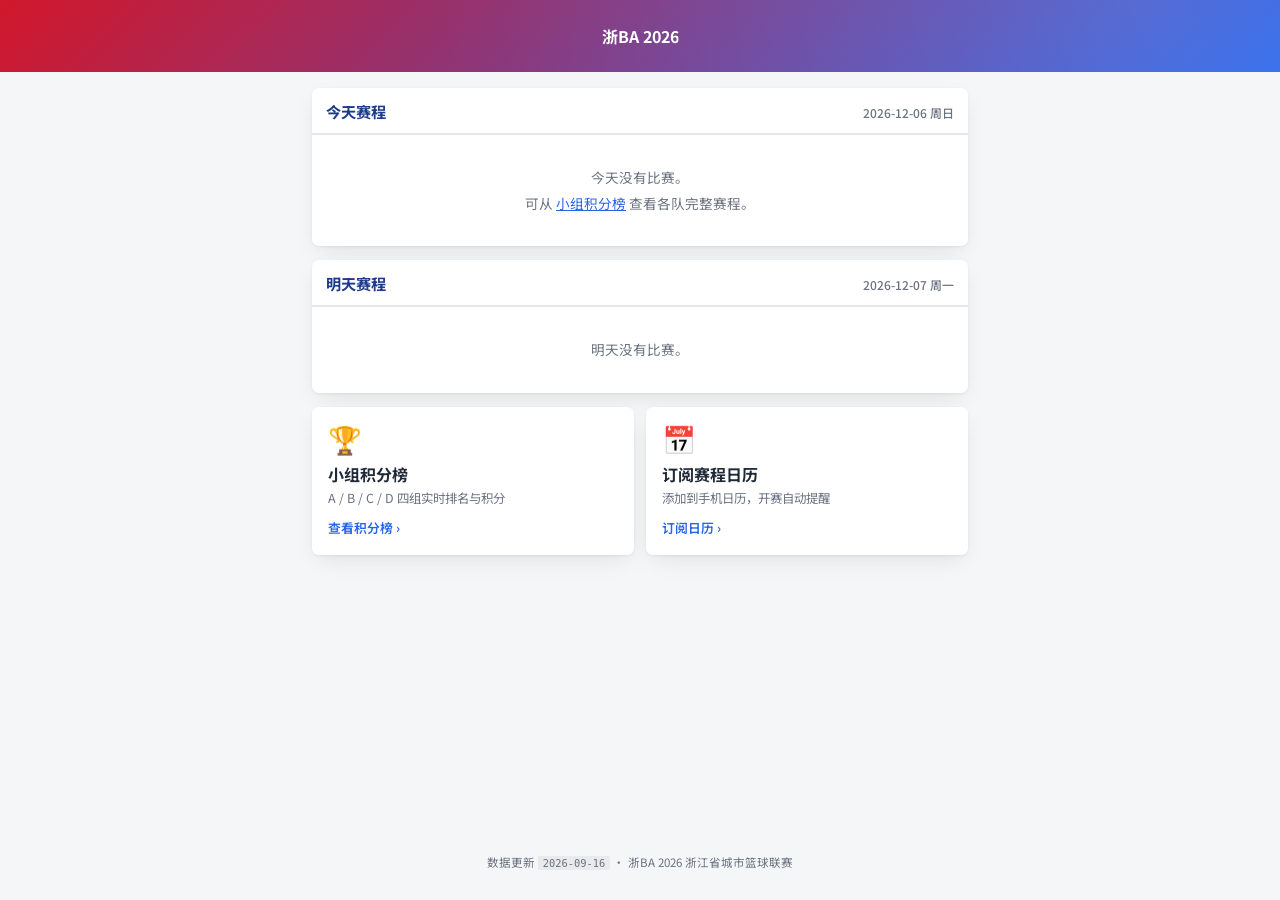
==== commit cd143ed1: "add" ====
--- a/index.html
+++ b/index.html
@@ -49,7 +49,7 @@
   </div>
 
   <p class="footer">
-    数据更新 <code>2026-09-15</code> · 浙BA 2026 浙江省城市篮球联赛
+    数据更新 <code>2026-09-16</code> · 浙BA 2026 浙江省城市篮球联赛
   </p>
 
   <script src="data/data.js"></script>
--- a/styles.css
+++ b/styles.css
@@ -33,7 +33,7 @@
   --radius-pill: 999px;
   --shadow: 0 1px 3px rgba(0,0,0,0.06), 0 8px 24px -6px rgba(0,0,0,0.10);
   /* 派生表面 / 状态色：收敛原硬编码颜色，便于深色模式统一覆盖 */
-  --header-grad: linear-gradient(135deg, #1e3a8a 0%, #2563eb 100%);
+  --header-grad: linear-gradient(135deg, #D2172A 0%, #2563eb 100%);
   --code-bg: rgba(0,0,0,0.05);
   --row-alt: rgba(0,0,0,0.02);
   --row-hover: rgba(37,99,235,0.10);
@@ -56,7 +56,7 @@
     --on-accent: #0b1220;
     --border: #243044;
     --shadow: 0 1px 3px rgba(0,0,0,0.40), 0 8px 24px -6px rgba(0,0,0,0.55);
-    --header-grad: linear-gradient(135deg, #1e3a8a 0%, #0f172a 100%);
+    --header-grad: linear-gradient(135deg, #1e3a8a 0%, #D2172A 100%);
     --code-bg: rgba(255,255,255,0.08);
     --row-alt: rgba(255,255,255,0.035);
     --row-hover: rgba(96,165,250,0.18);
@@ -275,7 +275,7 @@
 .page-teams .team.alt { background: var(--row-alt); }
 .page-teams .team.qualify { background: var(--qualify-bg); }
 .page-teams a.row { text-decoration: none; color: inherit; }
-.page-teams a.row.team { cursor: pointer; transition: background .15s ease; margin: 1px 0; }
+.page-teams a.row.team { cursor: pointer; transition: background .15s ease; margin: 2px 0; }
 .page-teams a.row.team:hover { background: var(--row-hover); }
 .page-teams .rank {
   flex: 0 0 20px;
@@ -287,7 +287,7 @@
 }
 .page-teams .rank.top { color: var(--on-accent); background: var(--accent); border-radius: var(--radius-md); }
 .page-teams .row.head .rank { color: var(--muted); background: none; }
-.page-teams .logo { flex: 0 0 26px; width: 26px; height: 26px; border-radius: var(--radius-logo); }
+.page-teams .logo { flex: 0 0 24px; width: 24px; height: 24px; border-radius: var(--radius-logo); }
 .page-teams .name {
   flex: 1 1 auto;
   min-width: 0;
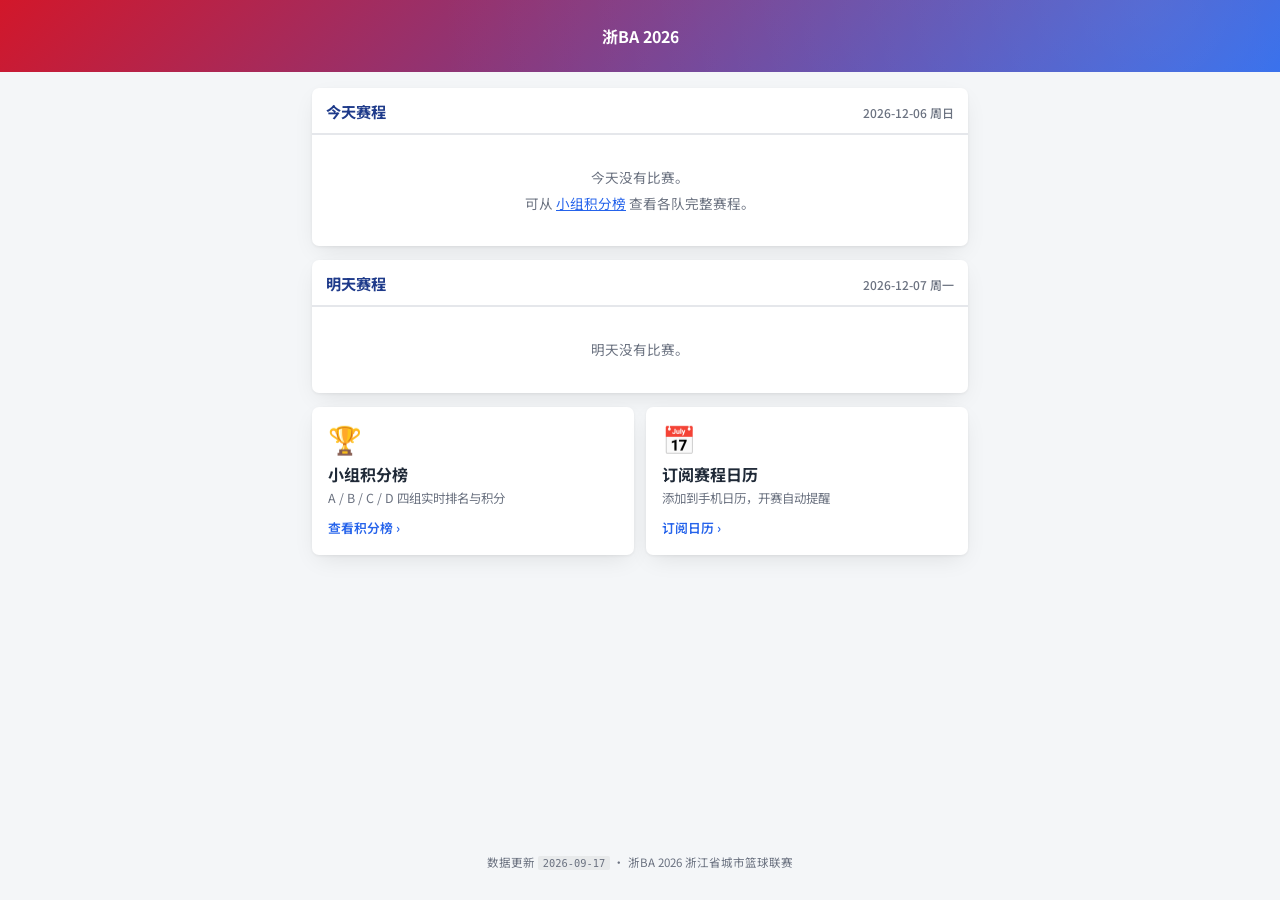
==== commit c5cea736: "updata" ====
--- a/index.html
+++ b/index.html
@@ -49,7 +49,7 @@
   </div>
 
   <p class="footer">
-    数据更新 <code>2026-09-16</code> · 浙BA 2026 浙江省城市篮球联赛
+    数据更新 <code>2026-09-17</code> · 浙BA 2026 浙江省城市篮球联赛
   </p>
 
   <script src="data/data.js"></script>
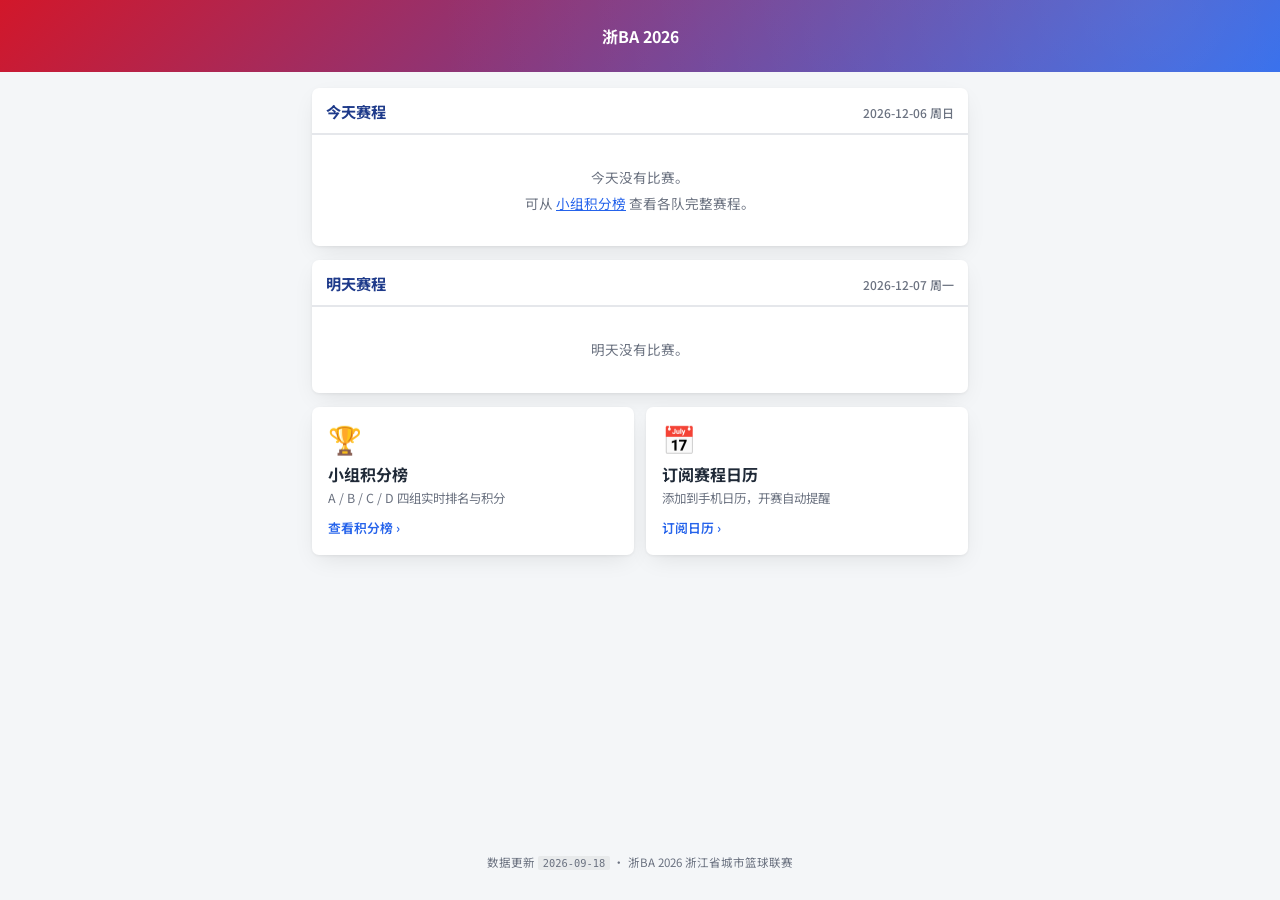
==== commit 5889d3f5: "add" ====
--- a/index.html
+++ b/index.html
@@ -49,7 +49,7 @@
   </div>
 
   <p class="footer">
-    数据更新 <code>2026-09-17</code> · 浙BA 2026 浙江省城市篮球联赛
+    数据更新 <code>2026-09-18</code> · 浙BA 2026 浙江省城市篮球联赛
   </p>
 
   <script src="data/data.js"></script>
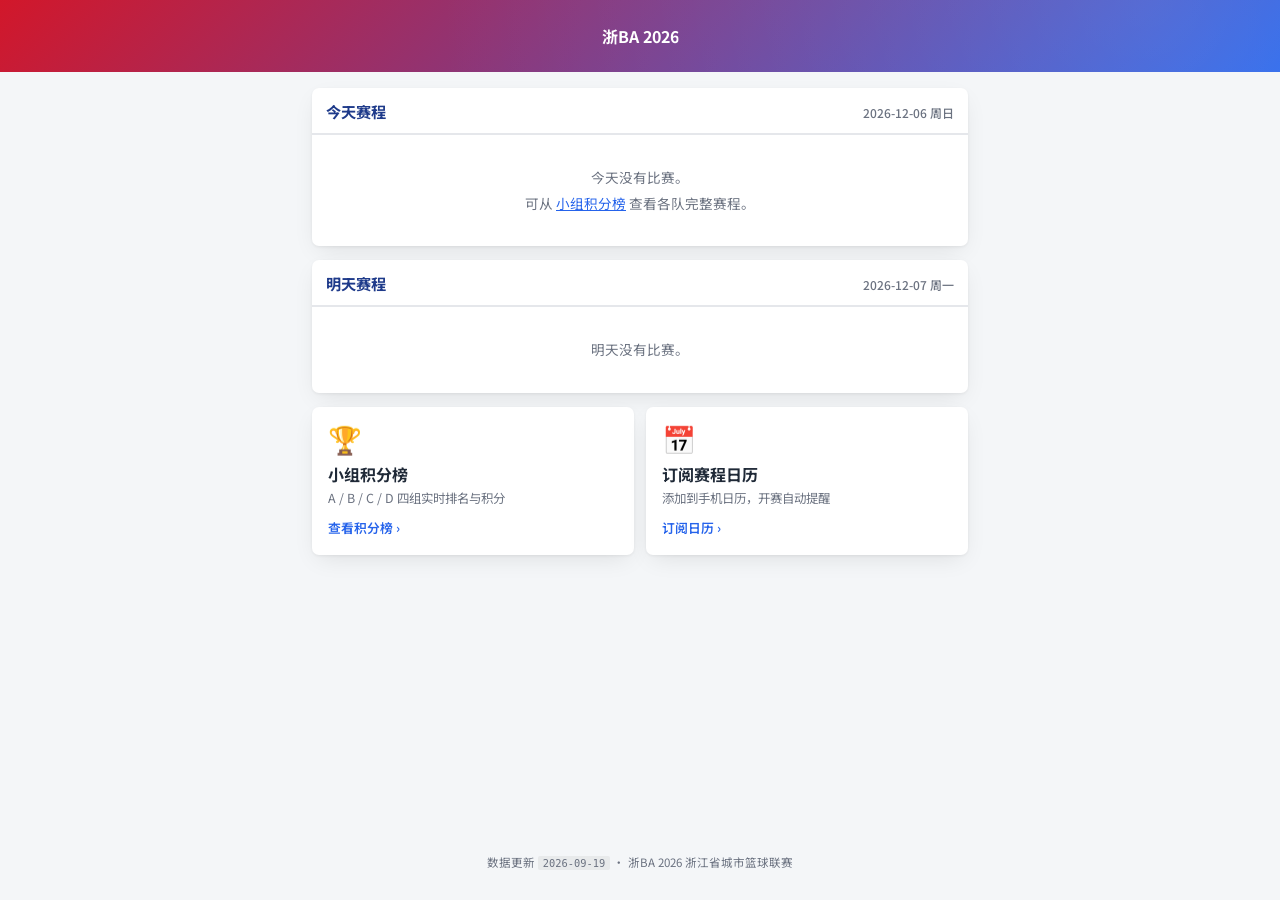
==== commit ed533807: "add" ====
--- a/index.html
+++ b/index.html
@@ -49,7 +49,7 @@
   </div>
 
   <p class="footer">
-    数据更新 <code>2026-09-18</code> · 浙BA 2026 浙江省城市篮球联赛
+    数据更新 <code>2026-09-19</code> · 浙BA 2026 浙江省城市篮球联赛
   </p>
 
   <script src="data/data.js"></script>
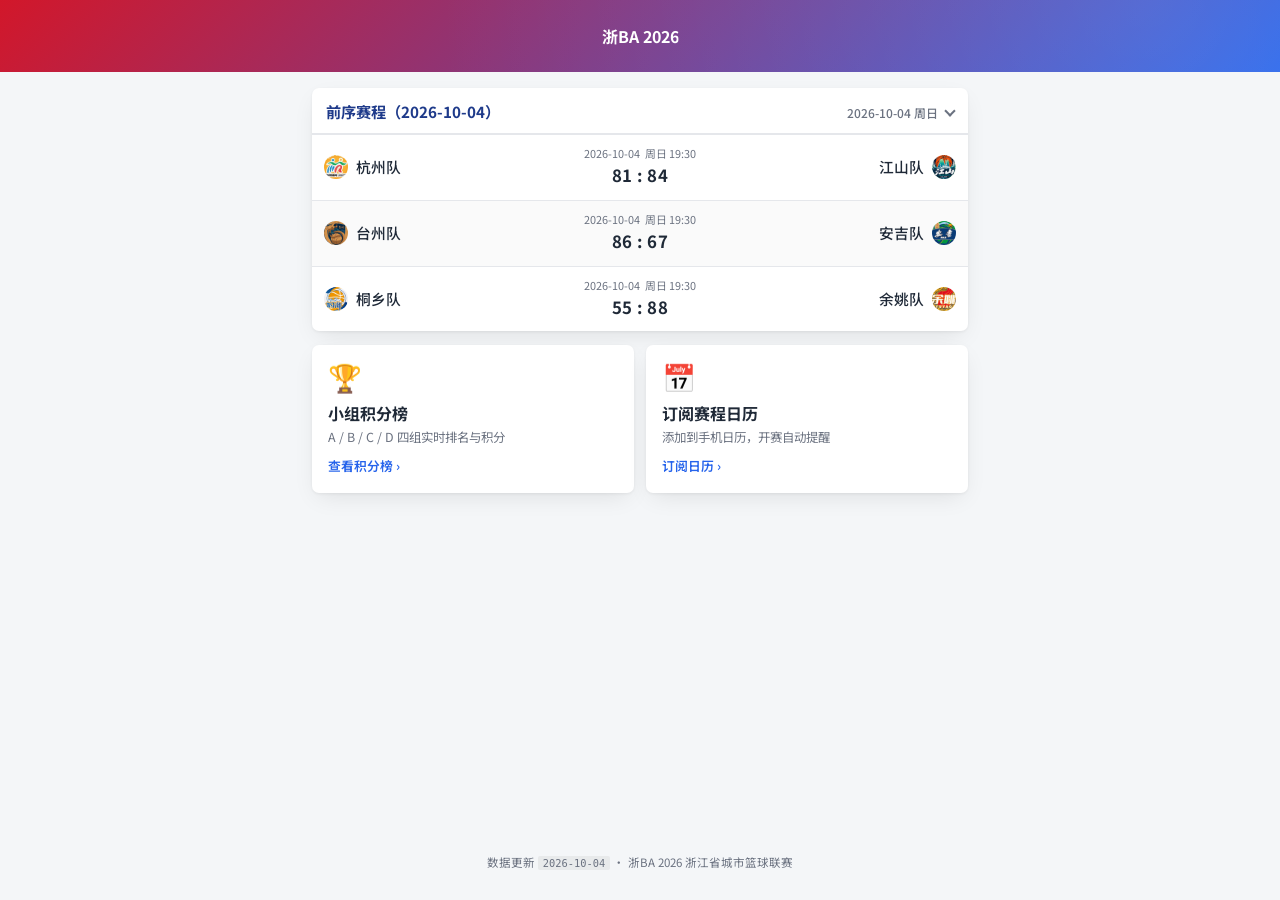
==== commit 02a8b47f: "add" ====
--- a/index.html
+++ b/index.html
@@ -16,17 +16,24 @@
   </header>
 
   <div class="wrap">
-    <!-- 1. 今天 / 明天赛程：行样式与 schedule.html 一致（共用 .matches） -->
-    <section class="card day-card">
-      <div class="sec-title">今天赛程 <span class="date" id="today-date"></span></div>
-      <div class="matches" id="today-list">
-        <div class="msg">正在加载今天赛程…</div>
+    <!-- 首页赛程：按「比赛日」动态展示 前序赛程 / 即将开赛 / (明天)后续赛程 -->
+    <section class="card day-card" id="prev-card">
+      <div class="sec-title" role="button" tabindex="0" aria-controls="prev-list"><span id="prev-title">前序赛程</span> <span class="date" id="prev-date"></span><span class="caret" aria-hidden="true"></span></div>
+      <div class="matches" id="prev-list">
+        <div class="msg">正在加载前序赛程…</div>
       </div>
     </section>
 
-    <section class="card day-card">
-      <div class="sec-title">明天赛程 <span class="date" id="tomorrow-date"></span></div>
-      <div class="matches" id="tomorrow-list">
+    <section class="card day-card" id="upcoming-card">
+      <div class="sec-title" role="button" tabindex="0" aria-controls="upcoming-list"><span id="upcoming-title">即将开赛</span> <span class="date" id="upcoming-date"></span><span class="caret" aria-hidden="true"></span></div>
+      <div class="matches" id="upcoming-list">
+        <div class="msg">正在加载即将开赛…</div>
+      </div>
+    </section>
+
+    <section class="card day-card" id="next-card">
+      <div class="sec-title" role="button" tabindex="0" aria-controls="next-list"><span id="next-title">明天赛程</span> <span class="date" id="next-date"></span><span class="caret" aria-hidden="true"></span></div>
+      <div class="matches" id="next-list">
         <div class="msg">正在加载明天赛程…</div>
       </div>
     </section>
@@ -49,15 +56,26 @@
   </div>
 
   <p class="footer">
-    数据更新 <code>2026-09-19</code> · 浙BA 2026 浙江省城市篮球联赛
+    数据更新 <code id="data-date">2026-09-19</code> · 浙BA 2026 浙江省城市篮球联赛
   </p>
 
   <script src="data/data.js"></script>
   <script>
+    // 页角「数据更新」日期取 data.js 中最新一个有比分的比赛日期
     (function () {
-      var todayList = document.getElementById('today-list');
-      var tomorrowList = document.getElementById('tomorrow-list');
-
+      var el = document.getElementById('data-date');
+      if (!el || typeof scheduleData === 'undefined') return;
+      var latest = '';
+      scheduleData.forEach(function (m) {
+        if (m['主队得分'] == null || m['客队得分'] == null) return;
+        var d = String(m['日期'] || '').slice(0, 10);
+        if (d > latest) latest = d;
+      });
+      if (latest) el.textContent = latest;
+    })();
+  </script>
+  <script>
+    (function () {
       function esc(s) {
         return String(s).replace(/[&<>"]/g, function (c) {
           return { '&': '&amp;', '<': '&lt;', '>': '&gt;', '"': '&quot;' }[c];
@@ -82,8 +100,9 @@
 
       if (typeof teamsData === 'undefined' || typeof scheduleData === 'undefined') {
         var errHtml = '<div class="msg error">数据加载失败：请确认 <code>data/data.js</code> 与本页面一并存在。</div>';
-        todayList.innerHTML = errHtml;
-        tomorrowList.innerHTML = errHtml;
+        ['prev-list', 'upcoming-list', 'next-list'].forEach(function (id) {
+          var el = document.getElementById(id); if (el) el.innerHTML = errHtml;
+        });
         return;
       }
 
@@ -124,29 +143,123 @@
         }).join('');
       }
 
-      // 填充某天的赛程：offset=0 今天、1 明天
+      // ---- 按「比赛日」动态计算 前序 / 即将开赛 / 明天 ----
       var WD = ['周日', '周一', '周二', '周三', '周四', '周五', '周六'];
-      function fillDay(listEl, dateEl, offset, emptyMsg) {
-        var d = new Date();
-        d.setDate(d.getDate() + offset);
-        var mm = String(d.getMonth() + 1); if (mm.length < 2) mm = '0' + mm;
-        var dd = String(d.getDate()); if (dd.length < 2) dd = '0' + dd;
-        var ymd = d.getFullYear() + '-' + mm + '-' + dd;
-        dateEl.textContent = ymd + ' ' + WD[d.getDay()];
-
-        var matches = scheduleData.filter(function (m) {
-          return String(m['日期'] || '').split(' ')[0] === ymd;
-        }).sort(byTime);
-
-        listEl.innerHTML = matches.length
+
+      function pad(n) { return n < 10 ? '0' + n : '' + n; }
+      function fmt(d) { return d.getFullYear() + '-' + pad(d.getMonth() + 1) + '-' + pad(d.getDate()); }
+      function addDays(base, n) { var d = new Date(base); d.setDate(d.getDate() + n); return d; }
+      function dayOf(m) { return String(m['日期'] || '').split(' ')[0]; }
+      function weekOfYmd(ymd) {
+        var p = ymd.split('-');
+        var d = new Date(+p[0], +p[1] - 1, +p[2]);
+        return WD[d.getDay()];
+      }
+
+      var now = new Date();
+      var todayStr = fmt(now);
+      var tomorrowStr = fmt(addDays(now, 1));
+      var yesterdayStr = fmt(addDays(now, -1));
+      var dbyStr = fmt(addDays(now, -2));
+
+      // 是否已赛（有比分即已赛）；同一比赛日要么全赛要么未赛，不存在跨时段
+      function isPlayed(m) { return m['主队得分'] != null && m['客队得分'] != null; }
+      function matchesOn(day) {
+        if (!day) return [];
+        return scheduleData.filter(function (m) { return dayOf(m) === day; }).sort(byTime);
+      }
+      function dayPlayed(day) {
+        var ms = matchesOn(day);
+        return ms.length > 0 && ms.every(function (m) { return isPlayed(m); });
+      }
+
+      // 收集全部比赛日并升序（yyyy-mm-dd 定宽，字典序即时间序）
+      var daySet = {};
+      scheduleData.forEach(function (m) { var d = dayOf(m); if (d) daySet[d] = true; });
+      var allDays = Object.keys(daySet).sort();
+
+      // 即将开赛 = 今天或之后、最早的「未赛」比赛日；若全部已赛则无即将开赛
+      var upcomingDay = null, prevDay = null, nextDay = null;
+      for (var i = 0; i < allDays.length; i++) {
+        if (allDays[i] >= todayStr && !dayPlayed(allDays[i])) { upcomingDay = allDays[i]; break; }
+      }
+      // 前序赛程 = 即将开赛之前最近的「已出比分」比赛日（今天若已赛，则今天归入前序）
+      var prevBound = upcomingDay || '9999-12-31';
+      for (var j = allDays.length - 1; j >= 0; j--) {
+        if (allDays[j] < prevBound && dayPlayed(allDays[j])) { prevDay = allDays[j]; break; }
+      }
+      // 明天预览 = 即将开赛之后的下一个比赛日
+      if (upcomingDay) {
+        for (var k = 0; k < allDays.length; k++) {
+          if (allDays[k] > upcomingDay) { nextDay = allDays[k]; break; }
+        }
+      }
+
+      // 相对今天的口语标签；更早或更晚则回退到具体日期
+      function relLabel(day) {
+        if (day === todayStr) return '今天';
+        if (day === tomorrowStr) return '明天';
+        if (day === yesterdayStr) return '昨天';
+        if (day === dbyStr) return '前天';
+        return day;
+      }
+
+      // 折叠状态：.collapsed 类控制 .matches 显隐，并同步 aria-expanded
+      function setCollapsed(card, collapsed) {
+        card.classList.toggle('collapsed', !!collapsed);
+        var title = card.querySelector('.sec-title');
+        if (title) title.setAttribute('aria-expanded', collapsed ? 'false' : 'true');
+      }
+
+      // 点击 / 键盘（Enter、空格）标题部分收起或展开对应卡片
+      Array.prototype.forEach.call(
+        document.querySelectorAll('.page-index .day-card .sec-title'),
+        function (title) {
+          function toggle() {
+            var card = title.closest('.day-card');
+            if (card) setCollapsed(card, !card.classList.contains('collapsed'));
+          }
+          title.addEventListener('click', toggle);
+          title.addEventListener('keydown', function (e) {
+            if (e.key === 'Enter' || e.key === ' ' || e.key === 'Spacebar') {
+              e.preventDefault(); toggle();
+            }
+          });
+        }
+      );
+
+      // collapsed 参数：该板块展示时的默认收起状态（false = 展开）
+      function fillSection(cardId, titleId, dateId, listId, baseLabel, day, emptyMsg, collapsed) {
+        var card = document.getElementById(cardId);
+        if (!day) { card.style.display = 'none'; return; }
+        card.style.display = '';
+        document.getElementById(titleId).textContent = baseLabel + '（' + relLabel(day) + '）';
+        document.getElementById(dateId).textContent = day + ' ' + weekOfYmd(day);
+        var matches = matchesOn(day);
+        document.getElementById(listId).innerHTML = matches.length
           ? renderMatches(matches)
           : '<div class="msg">' + emptyMsg + '</div>';
-      }
-
-      fillDay(todayList, document.getElementById('today-date'), 0,
-        '今天没有比赛。<br>可从 <a href="teams.html">小组积分榜</a> 查看各队完整赛程。');
-      fillDay(tomorrowList, document.getElementById('tomorrow-date'), 1,
-        '明天没有比赛。');
+        setCollapsed(card, collapsed);
+      }
+
+      // 1. 前序赛程（即将开赛之前最近的已出比分比赛日；今天已赛则今天归此）——默认展开
+      fillSection('prev-card', 'prev-title', 'prev-date', 'prev-list',
+        '前序赛程', prevDay, '暂无已赛比赛。', false);
+
+      // 2. 即将开赛（今天或之后最近的未赛比赛日；全部已赛则隐藏）——默认展开
+      fillSection('upcoming-card', 'upcoming-title', 'upcoming-date', 'upcoming-list',
+        '即将开赛', upcomingDay, '本赛季比赛已全部结束。', false);
+
+      // 3. 明天/后续赛程：仅当「即将开赛」落在今天（即连续两个比赛日都有比赛）时显示，
+      //    且默认收起；否则隐藏整个板块
+      var nextCard = document.getElementById('next-card');
+      if (upcomingDay === todayStr && nextDay) {
+        var baseNext = (nextDay === tomorrowStr) ? '明天赛程' : '后续赛程';
+        fillSection('next-card', 'next-title', 'next-date', 'next-list',
+          baseNext, nextDay, '该日没有比赛。', true);
+      } else {
+        nextCard.style.display = 'none';
+      }
     })();
   </script>
 </body>
--- a/styles.css
+++ b/styles.css
@@ -462,6 +462,22 @@
 }
 .page-index .sec-title .date { font-size: 0.75rem; font-weight: 500; color: var(--muted); white-space: nowrap; }
 
+/* 可折叠标题：点击标题收起 / 展开该卡片的赛程列表 */
+.page-index .sec-title { cursor: pointer; -webkit-user-select: none; user-select: none; }
+.page-index .sec-title > span:first-child { flex: 1 1 auto; }
+.page-index .sec-title:hover { background: var(--row-alt); }
+.page-index .sec-title .caret {
+  flex: 0 0 auto;
+  width: 8px; height: 8px;
+  align-self: center;
+  border-right: 2px solid var(--muted);
+  border-bottom: 2px solid var(--muted);
+  transform: rotate(45deg);            /* 展开：箭头朝下 */
+  transition: transform .15s ease;
+}
+.page-index .day-card.collapsed .sec-title .caret { transform: rotate(-45deg); } /* 收起：箭头朝右 */
+.page-index .day-card.collapsed .matches { display: none; }
+
 /* 当日赛程卡片（今天 / 明天共用） */
 .page-index .day-card { overflow: hidden; margin-bottom: 14px; }
 .page-index .day-card .msg { padding: 30px 14px; font-size: 0.85rem; line-height: 1.9; }
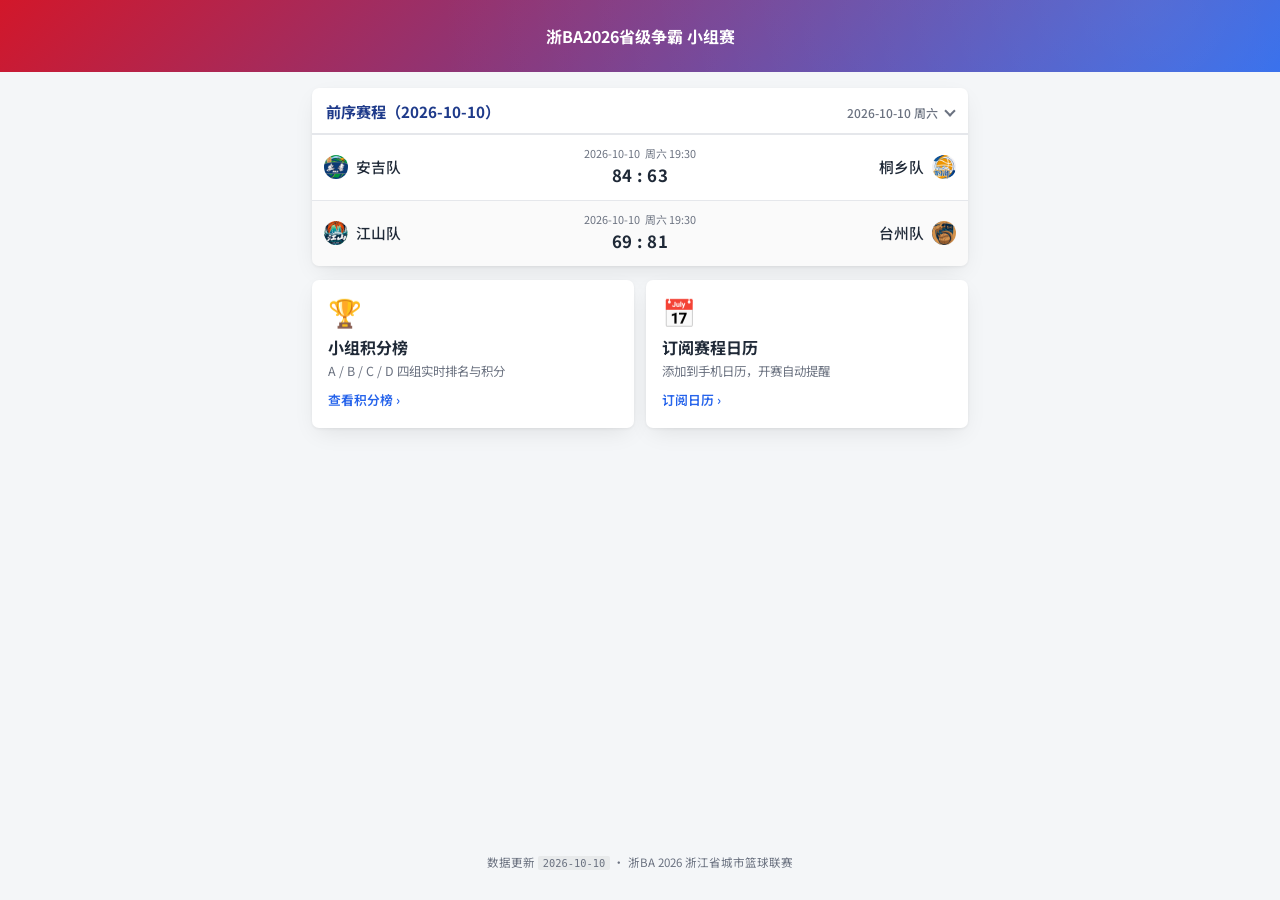
==== commit 1e25f82e: "add" ====
--- a/index.html
+++ b/index.html
@@ -11,7 +11,7 @@
 <body class="page-index">
   <header>
     <div class="hbar">
-      <h1>浙BA 2026</h1>
+      <h1>浙BA2026省级争霸 小组赛</h1>
     </div>
   </header>
 
